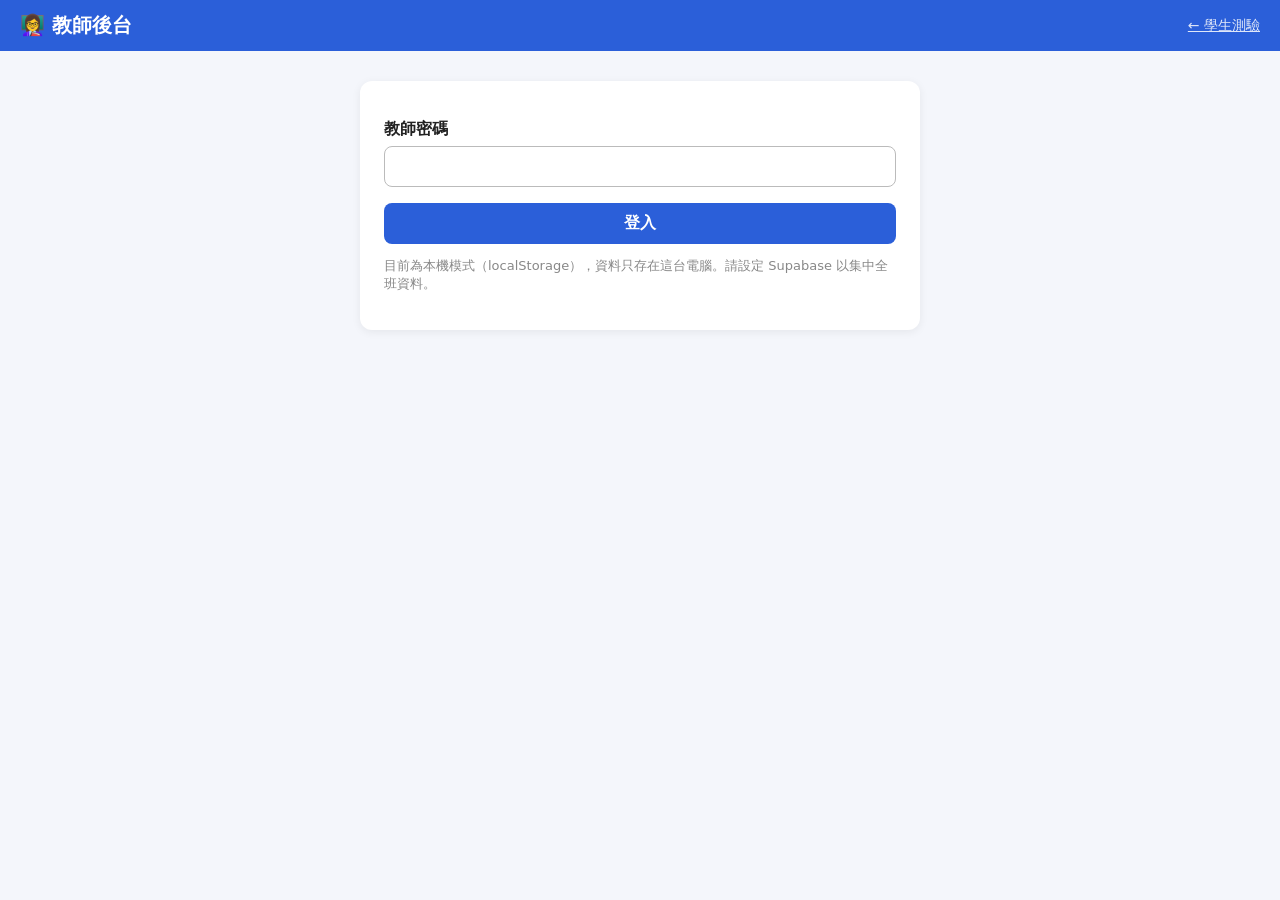
==== teacher.html @ e0756884 "學生端新增返回鍵與作答草稿保存" ====
<!doctype html>
<html lang="zh-Hant"><head><meta charset="utf-8"><meta name="viewport" content="width=device-width,initial-scale=1">
<title>教師後台</title><link rel="stylesheet" href="css/style.css"></head>
<body>
<header><h1>👩‍🏫 教師後台</h1><a href="index.html">← 學生測驗</a></header>
<section id="login" class="card">
  <form id="lf" autocomplete="off">
  <label>教師密碼</label><input id="pw" type="password" autocomplete="current-password">
  <p id="err" style="color:#e74c3c"></p><button id="ok" type="submit">登入</button>
  </form>
  <p id="modeNote" style="font-size:13px;color:#888"></p>
</section>
<div id="main" class="wrap hidden">
  <div class="filters">
    <select id="fExam"></select><select id="fCls"></select>
    <button class="sec" id="reload" style="width:auto">重新整理</button>
    <button class="sec" id="csv" style="width:auto">匯出 CSV</button>
  </div>
  <div class="stats" id="stats"></div>
  <h3>各題答對率（由低到高）</h3><table id="qt"></table>
  <h3>各班平均</h3><table id="ct"></table>
  <h3>學生成績與錯誤題目</h3><table id="st"></table>
</div>
<script src="js/config.js?v=4"></script>
<script type="module" src="js/teacher.js?v=4"></script>
</body></html>
---- css/style.css ----
*{box-sizing:border-box}
body{margin:0;font-family:"PingFang TC","Noto Sans TC",system-ui,sans-serif;background:#f4f6fb;color:#222}
header{background:#2b5fd9;color:#fff;padding:12px 20px;display:flex;justify-content:space-between;align-items:center}
header a{color:#fff;opacity:.85;font-size:14px}
h1{font-size:20px;margin:0}
.card{background:#fff;border-radius:12px;box-shadow:0 2px 10px #0001;padding:24px;max-width:560px;margin:30px auto}
label{display:block;margin:14px 0 6px;font-weight:600}
select,input,button{font:inherit;padding:10px 12px;border-radius:8px;border:1px solid #bbb;width:100%}
button{background:#2b5fd9;color:#fff;border:0;cursor:pointer;font-weight:600}
button:disabled{background:#aaa;cursor:not-allowed}
button.sec{background:#e8ecf7;color:#2b5fd9}
.row{display:flex;gap:10px}.row>*{flex:1}
.hidden{display:none!important}
#exam{display:flex;gap:16px;padding:16px;align-items:flex-start}
#pages{flex:1;min-width:0}
#pages img{width:100%;display:block;background:#fff;margin-bottom:10px;border-radius:6px;box-shadow:0 1px 6px #0002}
#sheet{width:300px;position:sticky;top:12px;max-height:calc(100vh - 24px);overflow:auto;background:#fff;border-radius:12px;padding:14px;box-shadow:0 2px 10px #0002}
.q{display:flex;align-items:center;gap:4px;padding:4px 0;border-bottom:1px solid #eee}
.q b{width:28px;text-align:right;margin-right:4px}
.q .o{flex:1;padding:6px 0;background:#eef1f8;color:#333;border-radius:6px;text-align:center;cursor:pointer;font-size:15px;border:2px solid transparent}
.q .o.sel{background:#2b5fd9;color:#fff}
.q .o.ok{background:#27ae60;color:#fff}
.q .o.bad{background:#e74c3c;color:#fff}
.q .o.key{border-color:#27ae60}
.q .m{width:20px;text-align:center}
#result{text-align:center;padding:10px;background:#fff8e1;border-radius:8px;margin-bottom:10px}
#result .big{font-size:34px;font-weight:700;color:#2b5fd9}
table{border-collapse:collapse;width:100%;background:#fff}
th,td{border:1px solid #ddd;padding:6px 10px;text-align:left;font-size:14px}
th{background:#eef1f8}
.wrap{max-width:1100px;margin:20px auto;padding:0 16px}
.stats{display:flex;gap:12px;flex-wrap:wrap;margin:12px 0}
.stat{flex:1;min-width:140px;background:#fff;border-radius:10px;padding:14px;text-align:center;box-shadow:0 1px 6px #0001}
.stat b{display:block;font-size:28px;color:#2b5fd9}
.bar{background:#eee;border-radius:4px;height:14px;min-width:100px}.bar i{display:block;height:100%;border-radius:4px;background:#27ae60}
.bar.low i{background:#e74c3c}.bar.mid i{background:#f39c12}
.filters{display:flex;gap:10px;flex-wrap:wrap}.filters select{width:auto}
@media(max-width:800px){#exam{flex-direction:column-reverse}#sheet{width:100%;position:static;max-height:none}}
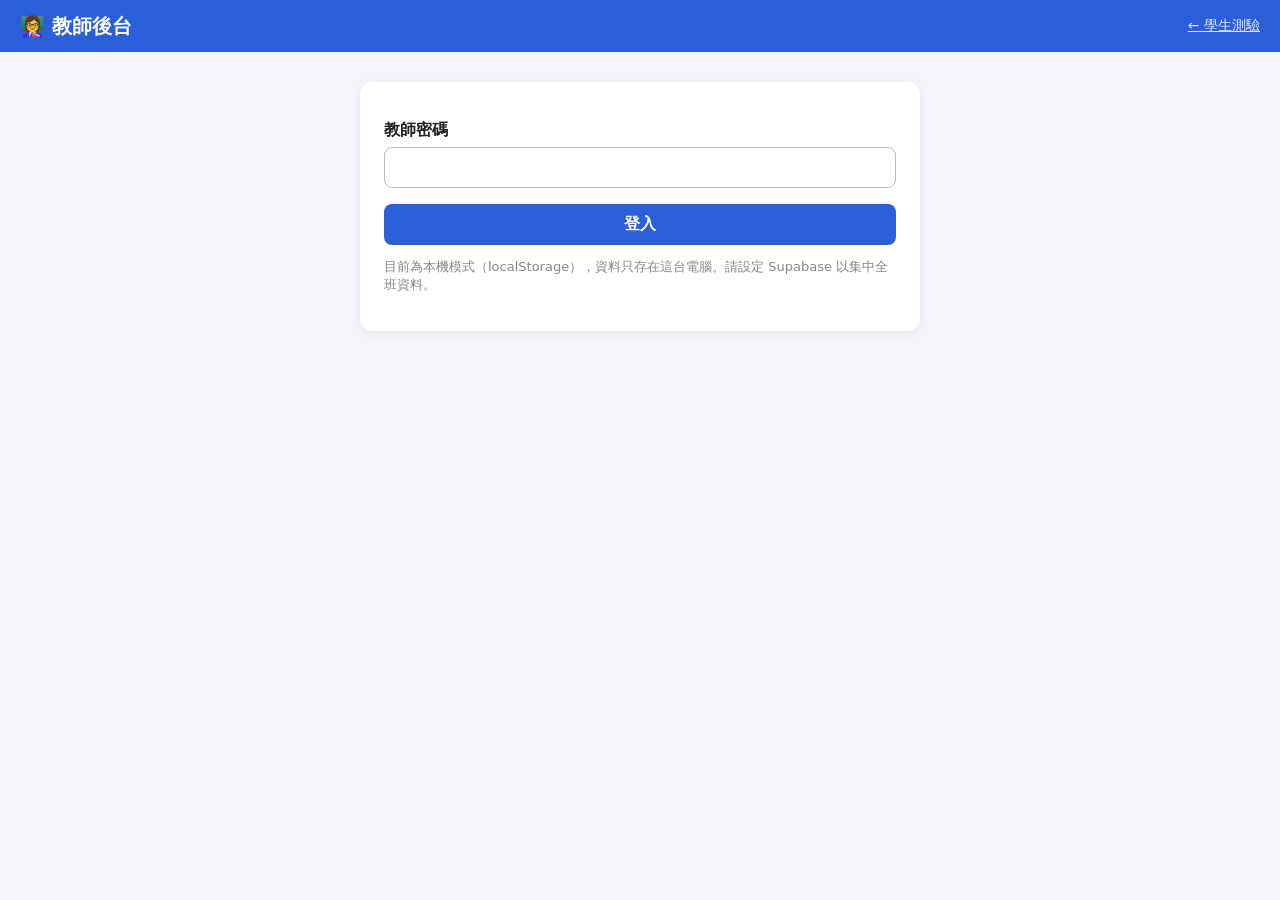
==== commit e8830494: "題目區獨立縮放與獨立捲動，平板版面優化" ====
--- a/teacher.html
+++ b/teacher.html
@@ -21,6 +21,6 @@
   <h3>各班平均</h3><table id="ct"></table>
   <h3>學生成績與錯誤題目</h3><table id="st"></table>
 </div>
-<script src="js/config.js?v=4"></script>
-<script type="module" src="js/teacher.js?v=4"></script>
+<script src="js/config.js?v=8"></script>
+<script type="module" src="js/teacher.js?v=8"></script>
 </body></html>
--- a/css/style.css
+++ b/css/style.css
@@ -14,15 +14,17 @@
 #exam{display:flex;gap:16px;padding:16px;align-items:flex-start}
 #pages{flex:1;min-width:0}
 #pages img{width:100%;display:block;background:#fff;margin-bottom:10px;border-radius:6px;box-shadow:0 1px 6px #0002}
-#sheet{width:300px;position:sticky;top:12px;max-height:calc(100vh - 24px);overflow:auto;background:#fff;border-radius:12px;padding:14px;box-shadow:0 2px 10px #0002}
-.q{display:flex;align-items:center;gap:4px;padding:4px 0;border-bottom:1px solid #eee}
-.q b{width:28px;text-align:right;margin-right:4px}
-.q .o{flex:1;padding:6px 0;background:#eef1f8;color:#333;border-radius:6px;text-align:center;cursor:pointer;font-size:15px;border:2px solid transparent}
-.q .o.sel{background:#2b5fd9;color:#fff}
-.q .o.ok{background:#27ae60;color:#fff}
-.q .o.bad{background:#e74c3c;color:#fff}
-.q .o.key{border-color:#27ae60}
-.q .m{width:20px;text-align:center}
+#sheet{width:360px;position:sticky;top:12px;max-height:calc(100vh - 24px);overflow:auto;background:#fff;border-radius:12px;padding:14px;box-shadow:0 2px 10px #0002}
+.q{display:flex;align-items:center;gap:8px;padding:10px 8px;margin:0 0 10px;border:2px solid #9fb3e6;border-radius:12px;background:#fff}
+.q:nth-child(even){background:#f3f6ff}
+.q b{flex:none;width:36px;height:36px;line-height:36px;text-align:center;border-radius:50%;background:#2b5fd9;color:#fff;font-size:16px}
+.q .o{flex:1;padding:10px 0;background:#fff;color:#222;border-radius:10px;text-align:center;cursor:pointer;font-size:22px;border:2px solid #8a8a8a;line-height:1.1;user-select:none}
+.q .o:hover{border-color:#2b5fd9;background:#e8efff}
+.q .o.sel{background:#2b5fd9;border-color:#1a3f9c;color:#fff;box-shadow:0 0 0 3px #2b5fd955;font-weight:700}
+.q .o.ok{background:#27ae60;border-color:#1b7a43;color:#fff}
+.q .o.bad{background:#e74c3c;border-color:#a8281b;color:#fff}
+.q .o.key{border-color:#1b7a43;box-shadow:0 0 0 3px #27ae6088}
+.q .m{flex:none;width:24px;text-align:center;font-size:18px}
 #result{text-align:center;padding:10px;background:#fff8e1;border-radius:8px;margin-bottom:10px}
 #result .big{font-size:34px;font-weight:700;color:#2b5fd9}
 table{border-collapse:collapse;width:100%;background:#fff}
@@ -35,4 +37,24 @@
 .bar{background:#eee;border-radius:4px;height:14px;min-width:100px}.bar i{display:block;height:100%;border-radius:4px;background:#27ae60}
 .bar.low i{background:#e74c3c}.bar.mid i{background:#f39c12}
 .filters{display:flex;gap:10px;flex-wrap:wrap}.filters select{width:auto}
-@media(max-width:800px){#exam{flex-direction:column-reverse}#sheet{width:100%;position:static;max-height:none}}
+
+/* ===== 測驗畫面：兩欄各自獨立捲動、題目區獨立縮放 ===== */
+html,body{overscroll-behavior:none}
+header{height:52px;padding-top:0;padding-bottom:0}
+#exam{display:flex;gap:12px;padding:10px;height:calc(100vh - 52px);height:calc(100dvh - 52px);align-items:stretch}
+#left{flex:1;min-width:0;min-height:0;display:flex;flex-direction:column;gap:6px}
+#zoombar{display:flex;align-items:center;gap:8px;flex-wrap:wrap}
+#zoombar button{width:auto;min-width:48px;padding:8px 14px;font-size:20px}
+#zoombar #zfit{font-size:15px}
+#zoombar #zval{min-width:52px;text-align:center;font-weight:700}
+#zoombar small{color:#777}
+#pane{flex:1;min-height:0;overflow:auto;background:#d5dbea;border-radius:8px;touch-action:pan-x pan-y;-webkit-overflow-scrolling:touch}
+#pages{width:100%}
+#pages img{margin-bottom:6px;border-radius:0}
+#sheet{width:360px;flex:none;position:static;max-height:none;height:100%;overflow:auto;-webkit-overflow-scrolling:touch}
+@media(max-width:900px){
+  #exam{flex-direction:column}
+  #left{flex:1 1 55%;min-height:0;overflow:hidden}
+  #sheet{width:100%;height:auto;flex:1 1 44%;min-height:0}
+  #zoombar small{display:none}
+}
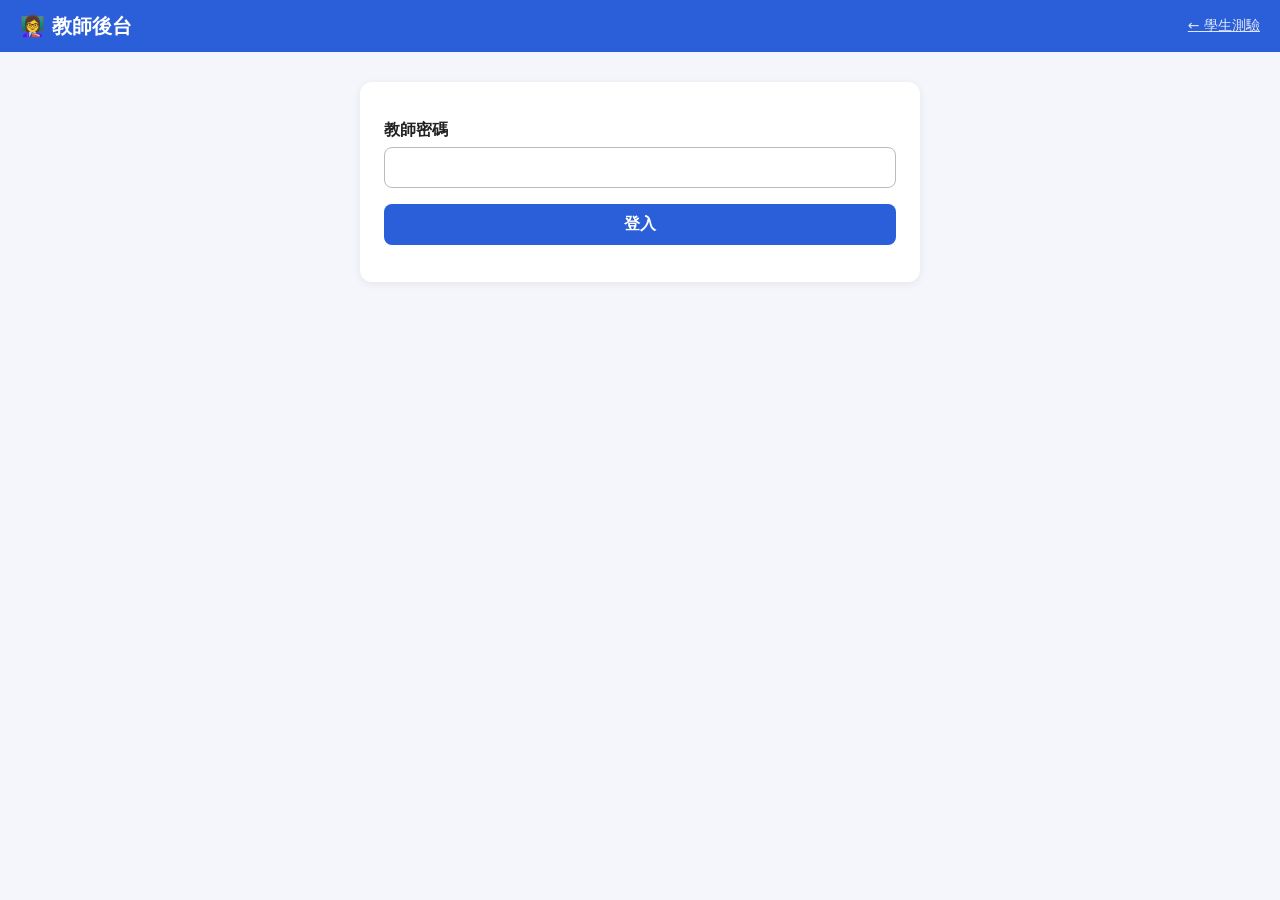
==== commit 6cae98b8: "正式串接 Supabase 雲端資料庫 (ap-northeast-1)" ====
--- a/teacher.html
+++ b/teacher.html
@@ -14,6 +14,7 @@
   <div class="filters">
     <select id="fExam"></select><select id="fCls"></select>
     <button class="sec" id="reload" style="width:auto">重新整理</button>
+    <label style="display:flex;align-items:center;gap:6px;margin:0;font-weight:400"><input type="checkbox" id="auto" checked style="width:auto">即時更新（每 5 秒）</label><span id="upd" style="color:#888;font-size:13px"></span>
     <button class="sec" id="csv" style="width:auto">匯出 CSV</button>
   </div>
   <div class="stats" id="stats"></div>
@@ -21,6 +22,6 @@
   <h3>各班平均</h3><table id="ct"></table>
   <h3>學生成績與錯誤題目</h3><table id="st"></table>
 </div>
-<script src="js/config.js?v=8"></script>
-<script type="module" src="js/teacher.js?v=8"></script>
+<script src="js/config.js?v=12"></script>
+<script type="module" src="js/teacher.js?v=12"></script>
 </body></html>
--- a/css/style.css
+++ b/css/style.css
@@ -58,3 +58,12 @@
   #sheet{width:100%;height:auto;flex:1 1 44%;min-height:0}
   #zoombar small{display:none}
 }
+
+/* ===== 鎖定整頁：只有題目框內可縮放、各欄自行捲動 ===== */
+html,body{touch-action:pan-x pan-y;-webkit-text-size-adjust:100%}
+body.exam-mode{position:fixed;inset:0;width:100%;overflow:hidden}
+body.exam-mode #exam{height:calc(100% - 52px)}
+#left{overflow:hidden;contain:layout paint}
+#pane{contain:layout paint;overscroll-behavior:contain}
+#sheet{overscroll-behavior:contain;touch-action:pan-y}
+#zoombar,header{touch-action:none}
